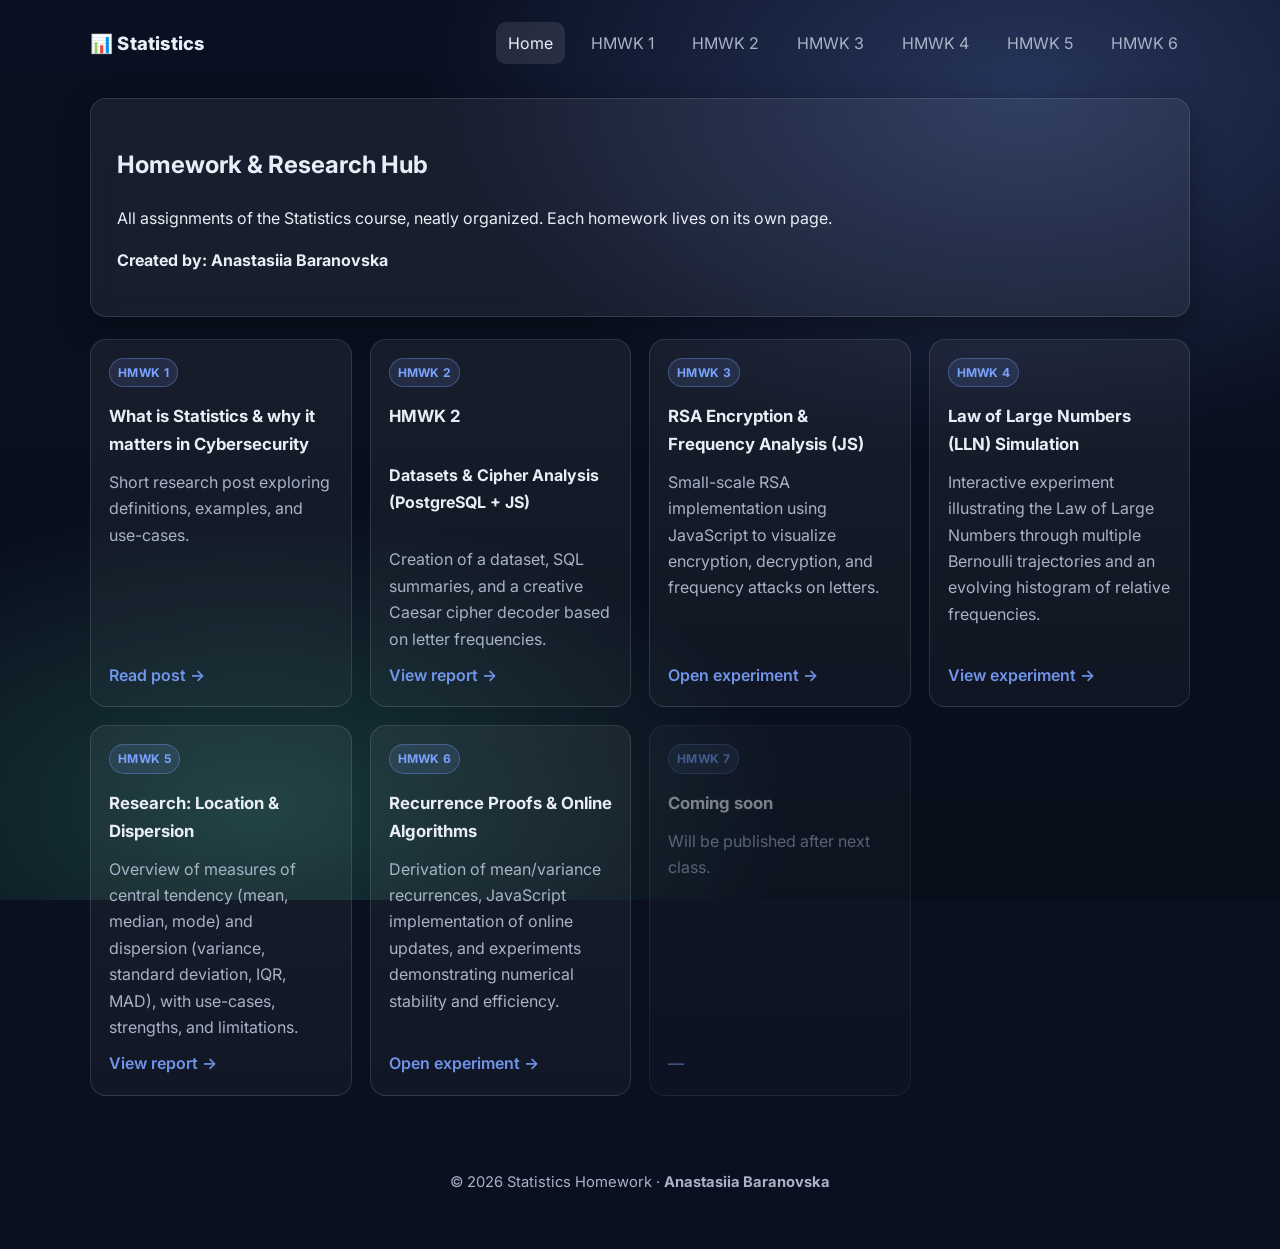
==== index.html @ a1708e29 "ho diviso il homework 5 in due pagine homework 5 e homework 6" ====
<!DOCTYPE html>
<html lang="en">
<head>
  <meta charset="UTF-8" />
  <meta name="viewport" content="width=device-width, initial-scale=1" />
  <title>Statistics – Homework Collection</title>
  <link rel="preconnect" href="https://fonts.googleapis.com">
  <link rel="preconnect" href="https://fonts.gstatic.com" crossorigin>
  <link href="https://fonts.googleapis.com/css2?family=Inter:wght@400;600;800&display=swap" rel="stylesheet">
  <link rel="stylesheet" href="style.css" />
</head>
<body>
  <div class="bg-gradient"></div>

  <header class="site-header container">
    <a class="brand" href="index.html">📊 Statistics</a>
    <nav class="nav">
        <a href="index.html" class="nav-link active">Home</a>
        <a href="hmwk1.html" class="nav-link">HMWK 1</a>
        <a href="hmwk2.html" class="nav-link">HMWK 2</a>
        <a href="hmwk3.html" class="nav-link">HMWK 3</a>
        <a href="hmwk4.html" class="nav-link">HMWK 4</a>
        <a href="hmwk5.html" class="nav-link">HMWK 5</a>
        <a href="hmwk6.html" class="nav-link">HMWK 6</a>
      </nav>      
  </header>

  <main class="container">
    <section class="hero glass">
        <h1>Homework & Research Hub</h1>
        <p>All assignments of the Statistics course, neatly organized. Each homework lives on its own page.</p>
        <p><strong>Created by: Anastasiia Baranovska</strong></p>
    </section>      

    <section class="grid">
      <!-- Card HMWK 1 -->
      <a class="card" href="hmwk1.html">
        <div class="card-badge">HMWK 1</div>
        <h3>What is Statistics & why it matters in Cybersecurity</h3>
        <p>Short research post exploring definitions, examples, and use-cases.</p>
        <span class="card-cta">Read post →</span>
      </a>

      <a class="card" href="hmwk2.html">
        <div class="card-badge">HMWK 2</div>
        <h3>HMWK 2</h3>
        <h4>Datasets & Cipher Analysis (PostgreSQL + JS)</h4>
        <p>
        Creation of a dataset, SQL summaries, and a creative Caesar cipher decoder based on letter frequencies.
        </p>
        <span class="card-cta">View report →</span>
      </a> 
      
      <a class="card" href="hmwk3.html">
        <div class="card-badge">HMWK 3</div>
        <h3>RSA Encryption & Frequency Analysis (JS)</h3>
        <p>
          Small-scale RSA implementation using JavaScript to visualize encryption,
          decryption, and frequency attacks on letters.
        </p>
        <span class="card-cta">Open experiment →</span>
      </a>

      <a class="card" href="hmwk4.html">
        <div class="card-badge">HMWK 4</div>
        <h3>Law of Large Numbers (LLN) Simulation</h3>
        <p>
          Interactive experiment illustrating the Law of Large Numbers through multiple
          Bernoulli trajectories and an evolving histogram of relative frequencies.
        </p>
        <span class="card-cta">View experiment →</span>
      </a>      

      <a class="card" href="hmwk5.html">
        <div class="card-badge">HMWK 5</div>
        <h3>Research: Location & Dispersion</h3>
        <p>
          Overview of measures of central tendency (mean, median, mode) and dispersion
          (variance, standard deviation, IQR, MAD), with use-cases, strengths, and limitations.
        </p>
        <span class="card-cta">View report →</span>
      </a>
      
      <a class="card" href="hmwk6.html">
        <div class="card-badge">HMWK 6</div>
        <h3>Recurrence Proofs & Online Algorithms</h3>
        <p>
          Derivation of mean/variance recurrences, JavaScript implementation of online
          updates, and experiments demonstrating numerical stability and efficiency.
        </p>
        <span class="card-cta">Open experiment →</span>
      </a>      
      
      <div class="card card-disabled">
        <div class="card-badge">HMWK 7</div>
        <h3>Coming soon</h3>
        <p>Will be published after next class.</p>
        <span class="card-cta">—</span>
      </div>
    </section>
  </main>

  <footer class="site-footer container">
    <p>© <span id="y"></span> Statistics Homework · <strong>Anastasiia Baranovska</strong></p>
  </footer>

  <script>
    document.getElementById('y').textContent = new Date().getFullYear();
  </script>
</body>
</html>
---- style.css ----
:root{
    --bg:#0b1020;
    --fg:#e9eef6;
    --muted:#a8b3c7;
    --primary:#7aa2ff;
    --glass-bg: rgba(255,255,255,0.06);
    --glass-brd: rgba(255,255,255,0.12);
    --radius:16px;
    --shadow: 0 8px 30px rgba(0,0,0,0.35);
  }
  
  *{box-sizing:border-box}
  html,body{height:100%}
  body{
    margin:0;
    font-family:Inter,system-ui,-apple-system,Segoe UI,Roboto,Ubuntu,Cantarell,"Helvetica Neue",Arial;
    color:var(--fg);
    background: var(--bg);
    line-height:1.65;
  }
  
  .bg-gradient{
    position:fixed; inset:0; z-index:-1;
    background:
      radial-gradient(1000px 600px at 80% 10%, rgba(122,162,255,0.25), transparent 60%),
      radial-gradient(900px 500px at 20% 90%, rgba(98,246,191,0.18), transparent 60%),
      linear-gradient(180deg, #0b1020 0%, #090e1a 100%);
    filter:saturate(110%);
  }
  
  .container{
    width:min(1100px, 92%);
    margin-inline:auto;
  }
  
  .site-header{
    display:flex; align-items:center; justify-content:space-between;
    padding:22px 0;
  }
  
  .brand{
    font-weight:800; font-size:1.15rem; letter-spacing:.2px;
    color:var(--fg); text-decoration:none;
  }
  
  .nav{display:flex; gap:14px; align-items:center}
  .nav-link{
    color:var(--muted); text-decoration:none; padding:8px 12px; border-radius:10px;
    transition:.2s;
  }
  .nav-link:hover{ color:var(--fg); background:rgba(255,255,255,0.06)}
  .nav-link.active{ color:var(--fg); background:rgba(255,255,255,0.10)}
  
  .hero{
    padding:26px 26px;
    margin:12px 0 22px;
  }
  .glass{
    background:var(--glass-bg);
    border:1px solid var(--glass-brd);
    border-radius:var(--radius);
    box-shadow:var(--shadow);
    backdrop-filter: blur(10px);
  }
  
  .grid{
    display:grid;
    grid-template-columns: repeat(auto-fill, minmax(260px, 1fr));
    gap:18px;
    margin: 18px 0 42px;
  }
  
  .card{
    display:flex; flex-direction:column; gap:10px;
    padding:18px;
    border-radius:var(--radius);
    background: linear-gradient(180deg, rgba(255,255,255,0.06), rgba(255,255,255,0.03));
    border:1px solid var(--glass-brd);
    text-decoration:none; color:var(--fg);
    transition: transform .15s ease, border-color .15s ease, background .15s ease;
  }
  .card:hover{
    transform: translateY(-3px);
    border-color: rgba(122,162,255,0.45);
    background: linear-gradient(180deg, rgba(255,255,255,0.08), rgba(255,255,255,0.04));
  }
  .card h3{margin:6px 0 0; font-size:1.05rem}
  .card p{margin:0; color:var(--muted)}
  .card-cta{margin-top:auto; opacity:.9; font-weight:600; color:var(--primary)}
  .card-badge{
    align-self:flex-start; font-size:.75rem; font-weight:700; letter-spacing:.3px;
    padding:4px 8px; border-radius:999px; background:rgba(122,162,255,.12);
    border:1px solid rgba(122,162,255,.35); color:var(--primary);
  }
  
  .card-disabled{ opacity:.5; cursor:not-allowed }
  
  .post{
    padding:28px 26px; margin:10px 0 40px;
  }
  .post h1{margin-top:10px; font-size:1.7rem}
  .post h2{margin-top:22px; font-size:1.2rem}
  .post p, .post li{color:#d7deea}
  .post code{
    background:rgba(255,255,255,0.08); padding:2px 6px; border-radius:8px;
  }
  .post .badge{
    display:inline-block; font-size:.72rem; padding:3px 8px; border-radius:999px;
    background:rgba(98,246,191,.12); border:1px solid rgba(98,246,191,.35); color:#a6ffdf;
  }
  .post .back a{color:var(--primary); text-decoration:none}
  .post .back a:hover{text-decoration:underline}
  
  .site-footer{
    padding:18px 0 40px; color:var(--muted); font-size:.92rem; text-align:center;
  }
  
  /* Small tweaks */
  img{max-width:100%; border-radius:12px}
  ul{padding-left:1.1rem}
  hr{border:0; height:1px; background:var(--glass-brd); margin:24px 0}
 

  .post a {
    color: #7aa2ff;
    text-decoration: none;
    border-bottom: 1px solid rgba(122,162,255,0.3);
    transition: 0.2s;
  }
  
  .post a:hover {
    color: #a4c1ff;
    border-color: rgba(122,162,255,0.6);
  }
  
  pre { background: rgba(255,255,255,0.06); border:1px solid var(--glass-brd); border-radius:12px; padding:12px; overflow:auto; }
pre code { font-family: ui-monospace, SFMono-Regular, Menlo, Consolas, "Liberation Mono", monospace; font-size:.95rem; color:#e9eef6; }
.screenshot{ display:block; max-width:100%; margin:10px auto 6px; border-radius:14px; border:1px solid var(--glass-brd); box-shadow: var(--shadow); }
figure{ margin: 14px 0; }
figcaption{ text-align:center; margin-top:6px; }

pre {
    background: rgba(255,255,255,0.06);
    border: 1px solid var(--glass-brd);
    border-radius: 12px;
    padding: 12px;
    overflow: auto;            /* abilita scroll orizzontale */
  }
  pre code {
    font-family: ui-monospace, SFMono-Regular, Menlo, Consolas, "Liberation Mono", monospace;
    font-size: .95rem;
    white-space: pre;          /* preserva allineamento senza spezzare */
  }
  
  /* Box dei blocchi pre/code: coerente con il tuo "glass" */
pre[class*="language-"], code[class*="language-"] {
  background: rgba(255,255,255,0.06) !important;
  border: 1px solid var(--glass-brd);
  border-radius: 12px;
  box-shadow: var(--shadow);
  color: #e9eef6;
}

pre[class*="language-"] {
  padding: 14px 16px;
  overflow: auto;
}

/* Colori token (più eleganti, in linea col tuo tema) */
.token.comment,
.token.prolog,
.token.doctype,
.token.cdata { color: #a8b3c7cc; }

.token.punctuation { color: #cdd8f3; }

.token.property,
.token.tag,
.token.constant,
.token.symbol,
.token.deleted { color: #ffa7a7; }

.token.boolean,
.token.number { color: #ffd28a; }

.token.selector,
.token.attr-name,
.token.string,
.token.char,
.token.builtin,
.token.inserted { color: #a6ffdf; }

.token.operator,
.token.entity,
.token.url { color: #c6d4ff; }

.token.atrule,
.token.attr-value,
.token.keyword { color: #7aa2ff; }

.token.function,
.token.class-name { color: #b7c8ff; }

.token.regex,
.token.important,
.token.variable { color: #ffcfdf; }

/* Pulsante Copy (se l’hai aggiunto) */
.copy-btn{
  position:absolute; top:8px; right:8px; font-size:.8rem;
  padding:6px 10px; border-radius:8px; border:1px solid var(--glass-brd);
  background:rgba(255,255,255,0.08); color:var(--fg); cursor:pointer;
}
.code-wrap{ position:relative; }

.btn{
    padding:8px 12px;
    border:1px solid var(--glass-brd);
    border-radius:10px;
    background:rgba(255,255,255,.08);
    cursor:pointer;
  }
  .table{ width:100%; border-collapse:collapse; }
  .table th,.table td{
    border:1px solid var(--glass-brd);
    padding:6px 8px;
    text-align:center;
  }
  .mutedbox{
    padding:10px 12px;
    border-radius:12px;
    border:1px solid var(--glass-brd);
    background:rgba(255,255,255,0.06);
    margin:10px 0;
  }

  
/* FIX: nessun overlay deve catturare i click */
.bg-gradient { pointer-events: none; z-index: -1; position: fixed; inset: 0; }
.glass::before, .post::before, .tool::before { pointer-events: none !important; }

/* (facoltativo) metti i contenuti sopra in z-index */
.post, .tool, .container, .site-header, .site-footer { position: relative; z-index: 1; }
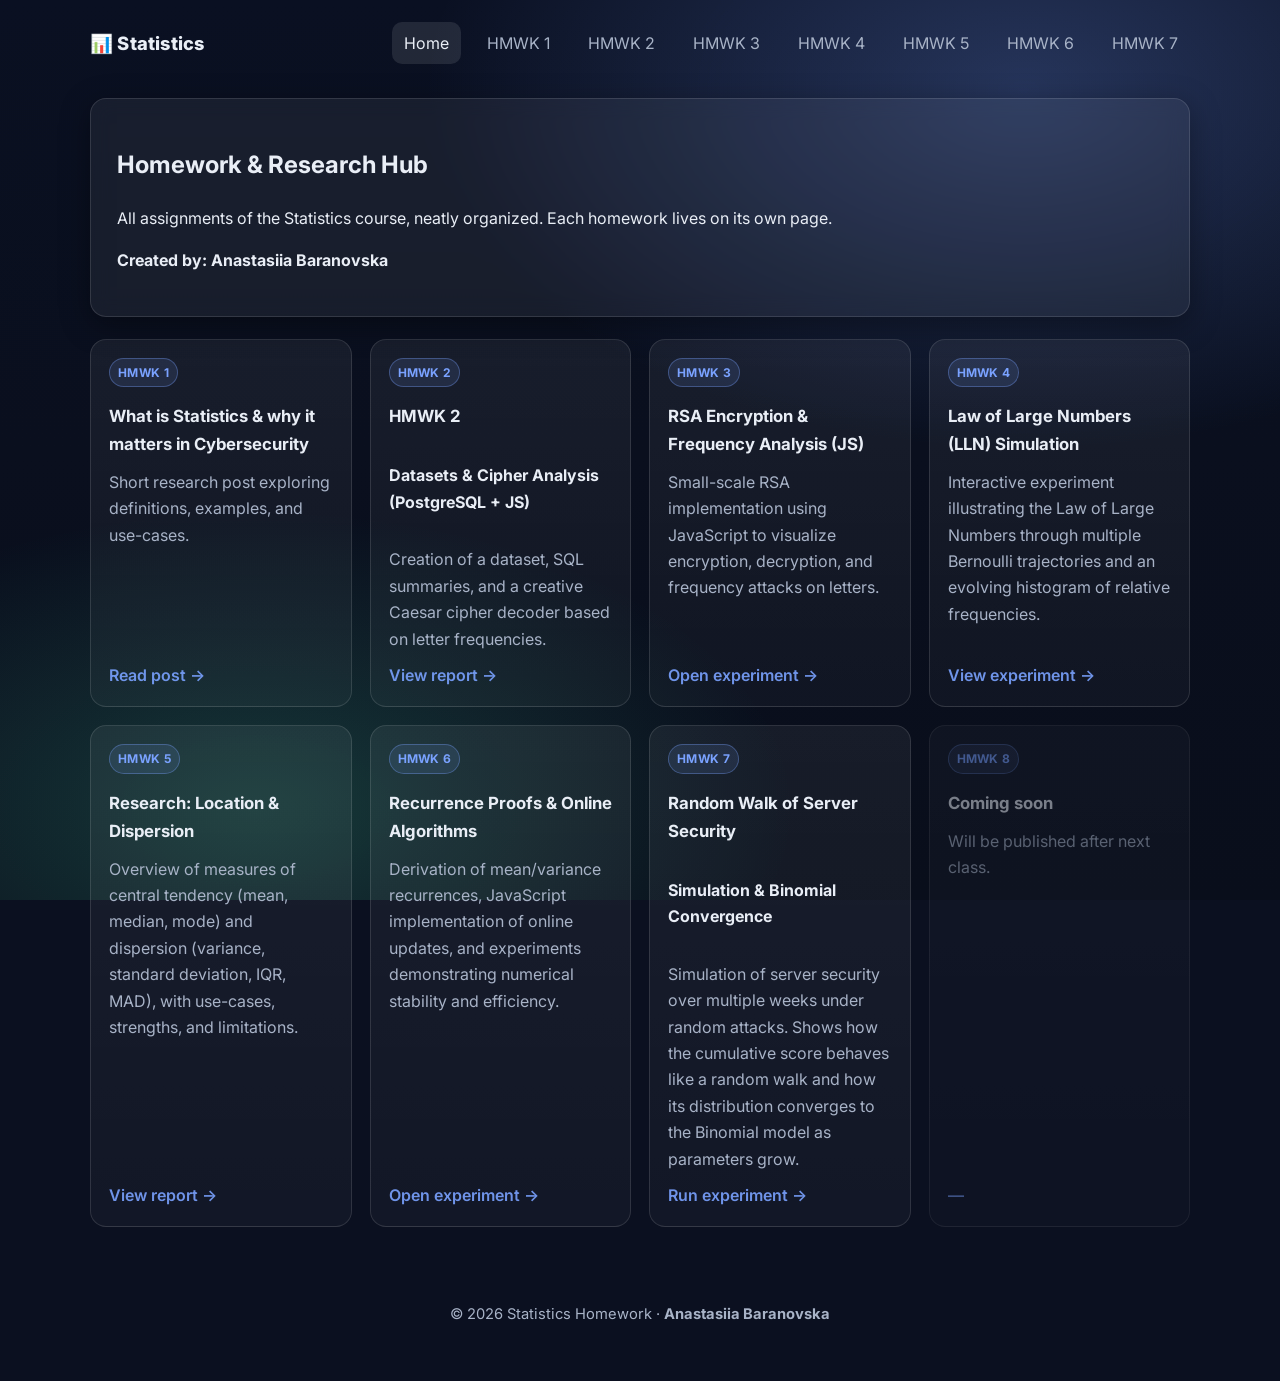
==== commit c3be4a05: "Carico il homework 7 completto. nei altri homework e pagina index aggiunto il link del homewrok 7" ====
--- a/index.html
+++ b/index.html
@@ -22,6 +22,7 @@
         <a href="hmwk4.html" class="nav-link">HMWK 4</a>
         <a href="hmwk5.html" class="nav-link">HMWK 5</a>
         <a href="hmwk6.html" class="nav-link">HMWK 6</a>
+        <a href="hmwk7.html" class="nav-link">HMWK 7</a>
       </nav>      
   </header>
 
@@ -90,9 +91,21 @@
         </p>
         <span class="card-cta">Open experiment →</span>
       </a>      
+
+      <a class="card" href="hmwk7.html">
+        <div class="card-badge">HMWK 7</div>
+        <h3>Random Walk of Server Security</h3>
+        <h4>Simulation & Binomial Convergence</h4>
+        <p>
+          Simulation of server security over multiple weeks under random attacks.
+          Shows how the cumulative score behaves like a random walk and how its distribution
+          converges to the Binomial model as parameters grow.
+        </p>
+        <span class="card-cta">Run experiment →</span>
+      </a>      
       
       <div class="card card-disabled">
-        <div class="card-badge">HMWK 7</div>
+        <div class="card-badge">HMWK 8</div>
         <h3>Coming soon</h3>
         <p>Will be published after next class.</p>
         <span class="card-cta">—</span>
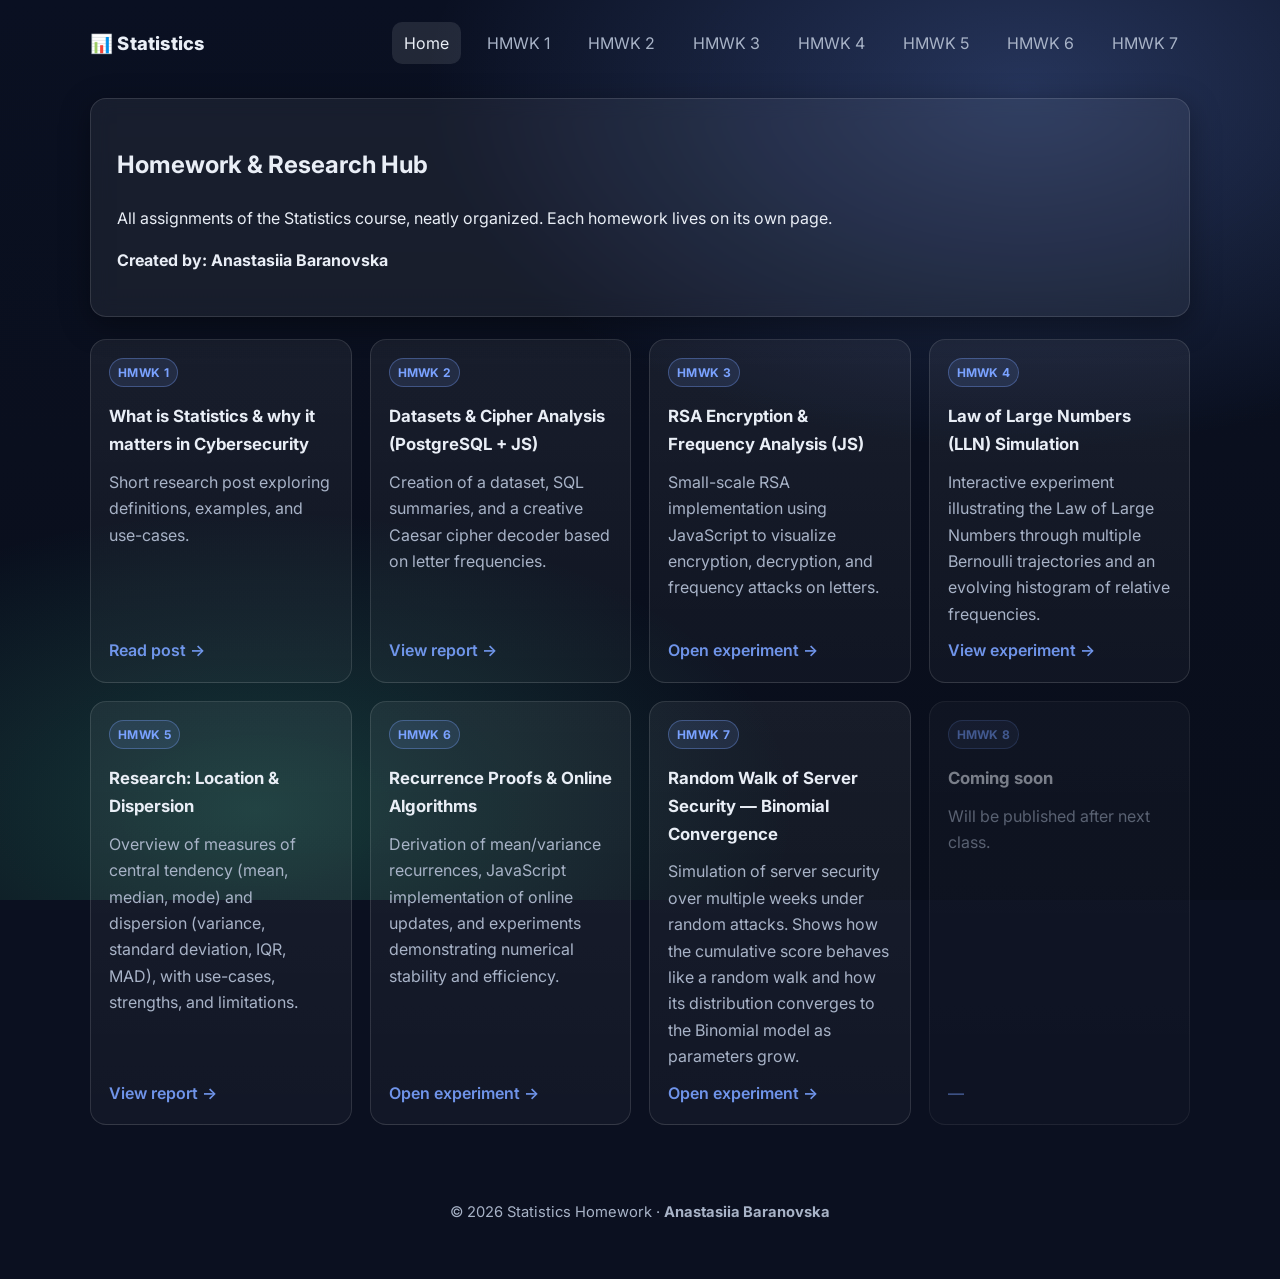
==== commit 1d568ea5: "piccole modifiche di grafica di homework 7" ====
--- a/index.html
+++ b/index.html
@@ -44,13 +44,13 @@
 
       <a class="card" href="hmwk2.html">
         <div class="card-badge">HMWK 2</div>
-        <h3>HMWK 2</h3>
-        <h4>Datasets & Cipher Analysis (PostgreSQL + JS)</h4>
+        <h3>Datasets & Cipher Analysis (PostgreSQL + JS)</h3>
         <p>
-        Creation of a dataset, SQL summaries, and a creative Caesar cipher decoder based on letter frequencies.
+          Creation of a dataset, SQL summaries, and a creative Caesar cipher decoder
+          based on letter frequencies.
         </p>
         <span class="card-cta">View report →</span>
-      </a> 
+      </a>      
       
       <a class="card" href="hmwk3.html">
         <div class="card-badge">HMWK 3</div>
@@ -94,15 +94,14 @@
 
       <a class="card" href="hmwk7.html">
         <div class="card-badge">HMWK 7</div>
-        <h3>Random Walk of Server Security</h3>
-        <h4>Simulation & Binomial Convergence</h4>
+        <h3>Random Walk of Server Security — Binomial Convergence</h3>
         <p>
           Simulation of server security over multiple weeks under random attacks.
-          Shows how the cumulative score behaves like a random walk and how its distribution
-          converges to the Binomial model as parameters grow.
+          Shows how the cumulative score behaves like a random walk and how its
+          distribution converges to the Binomial model as parameters grow.
         </p>
-        <span class="card-cta">Run experiment →</span>
-      </a>      
+        <span class="card-cta">Open experiment →</span>
+      </a>            
       
       <div class="card card-disabled">
         <div class="card-badge">HMWK 8</div>
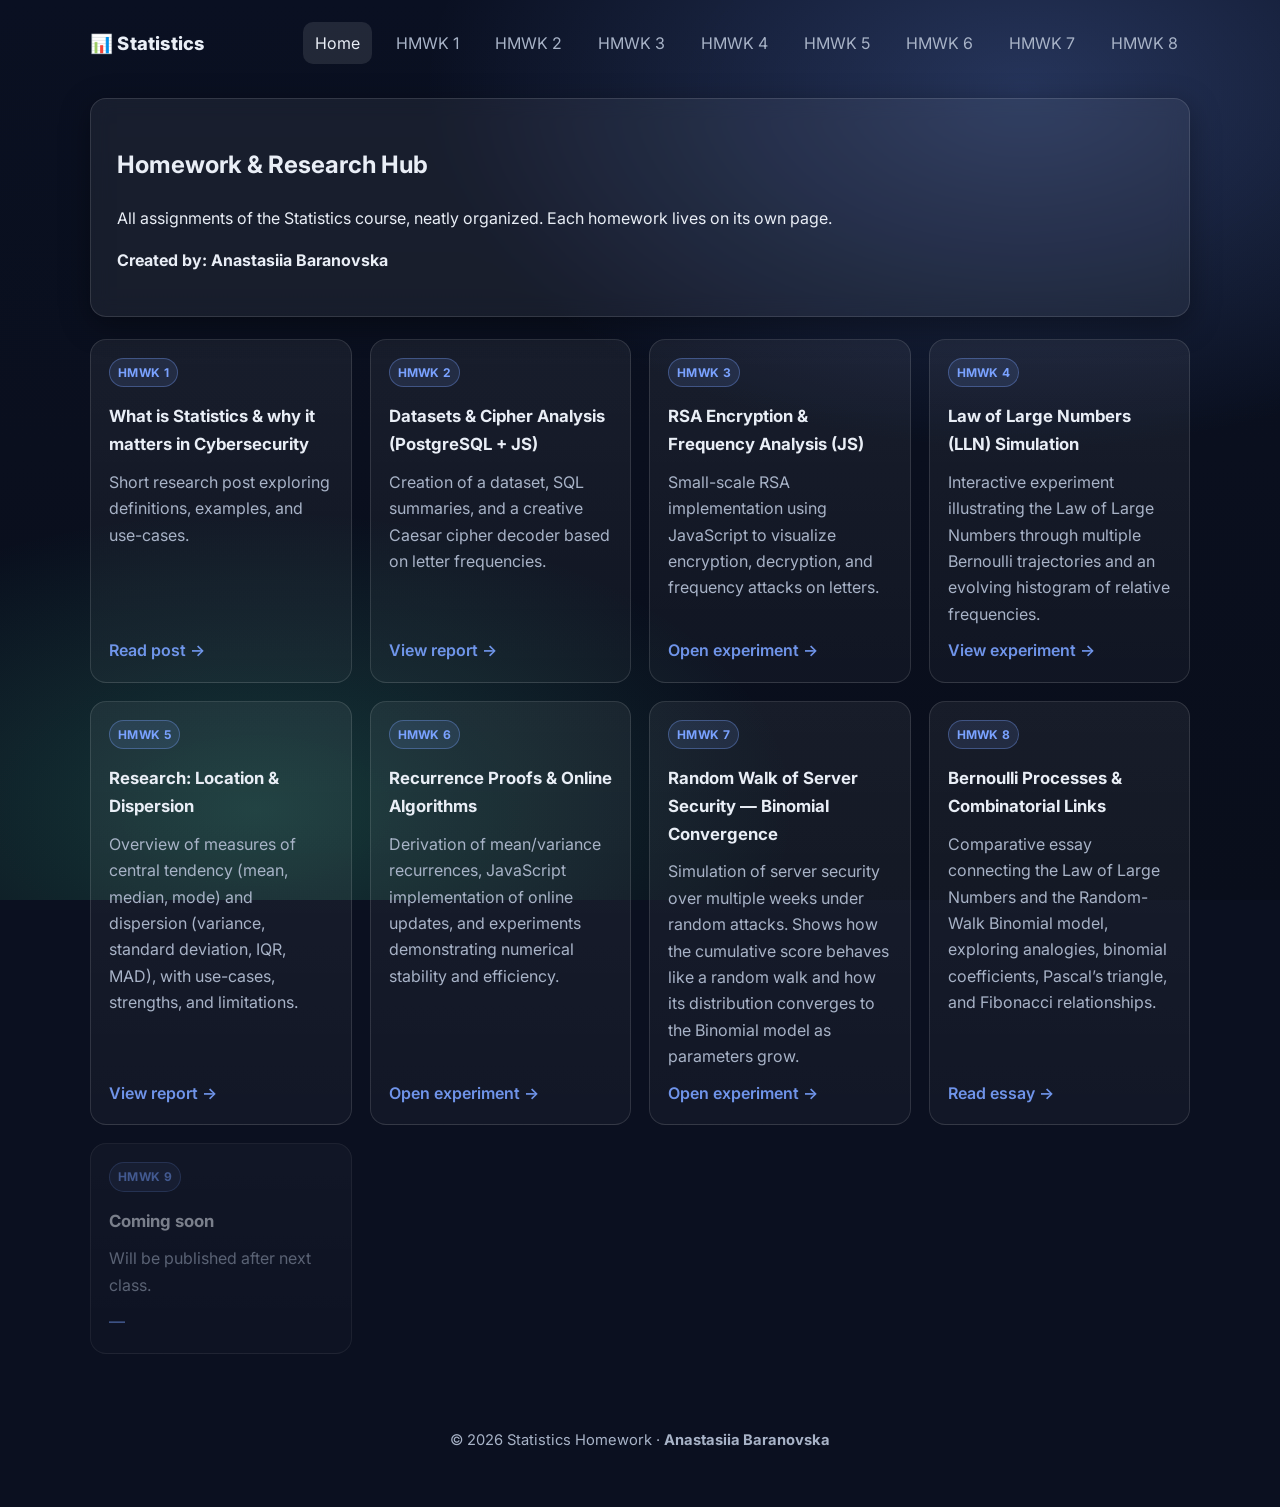
==== commit 02e1927b: "aggiunto homework 8 e nelle pagine dei homewrok precedenti aggiunto il link per homewrok 8. anche ho" ====
--- a/index.html
+++ b/index.html
@@ -23,6 +23,7 @@
         <a href="hmwk5.html" class="nav-link">HMWK 5</a>
         <a href="hmwk6.html" class="nav-link">HMWK 6</a>
         <a href="hmwk7.html" class="nav-link">HMWK 7</a>
+        <a href="hmwk8.html" class="nav-link">HMWK 8</a>
       </nav>      
   </header>
 
@@ -101,10 +102,20 @@
           distribution converges to the Binomial model as parameters grow.
         </p>
         <span class="card-cta">Open experiment →</span>
-      </a>            
+      </a>  
+      
+      <a class="card" href="hmwk8.html">
+        <div class="card-badge">HMWK 8</div>
+        <h3>Bernoulli Processes & Combinatorial Links</h3>
+        <p>
+          Comparative essay connecting the Law of Large Numbers and the Random-Walk Binomial model,
+          exploring analogies, binomial coefficients, Pascal’s triangle, and Fibonacci relationships.
+        </p>
+        <span class="card-cta">Read essay →</span>
+      </a>      
       
       <div class="card card-disabled">
-        <div class="card-badge">HMWK 8</div>
+        <div class="card-badge">HMWK 9</div>
         <h3>Coming soon</h3>
         <p>Will be published after next class.</p>
         <span class="card-cta">—</span>
--- a/style.css
+++ b/style.css
@@ -242,3 +242,29 @@
 /* (facoltativo) metti i contenuti sopra in z-index */
 .post, .tool, .container, .site-header, .site-footer { position: relative; z-index: 1; }
 
+.nav {
+  display: flex;
+  flex-wrap: wrap;       
+  gap: 12px;            
+  justify-content: center;
+  align-items: center;
+  text-align: center;
+}
+
+.site-header.container {
+  flex-wrap: wrap;
+  justify-content: space-between;
+}
+
+@media (max-width: 700px) {
+  .nav {
+    flex-direction: row;
+    flex-wrap: wrap;
+    gap: 10px;
+    justify-content: center;
+  }
+  .nav-link {
+    padding: 4px 8px;
+    font-size: 14px;
+  }
+}
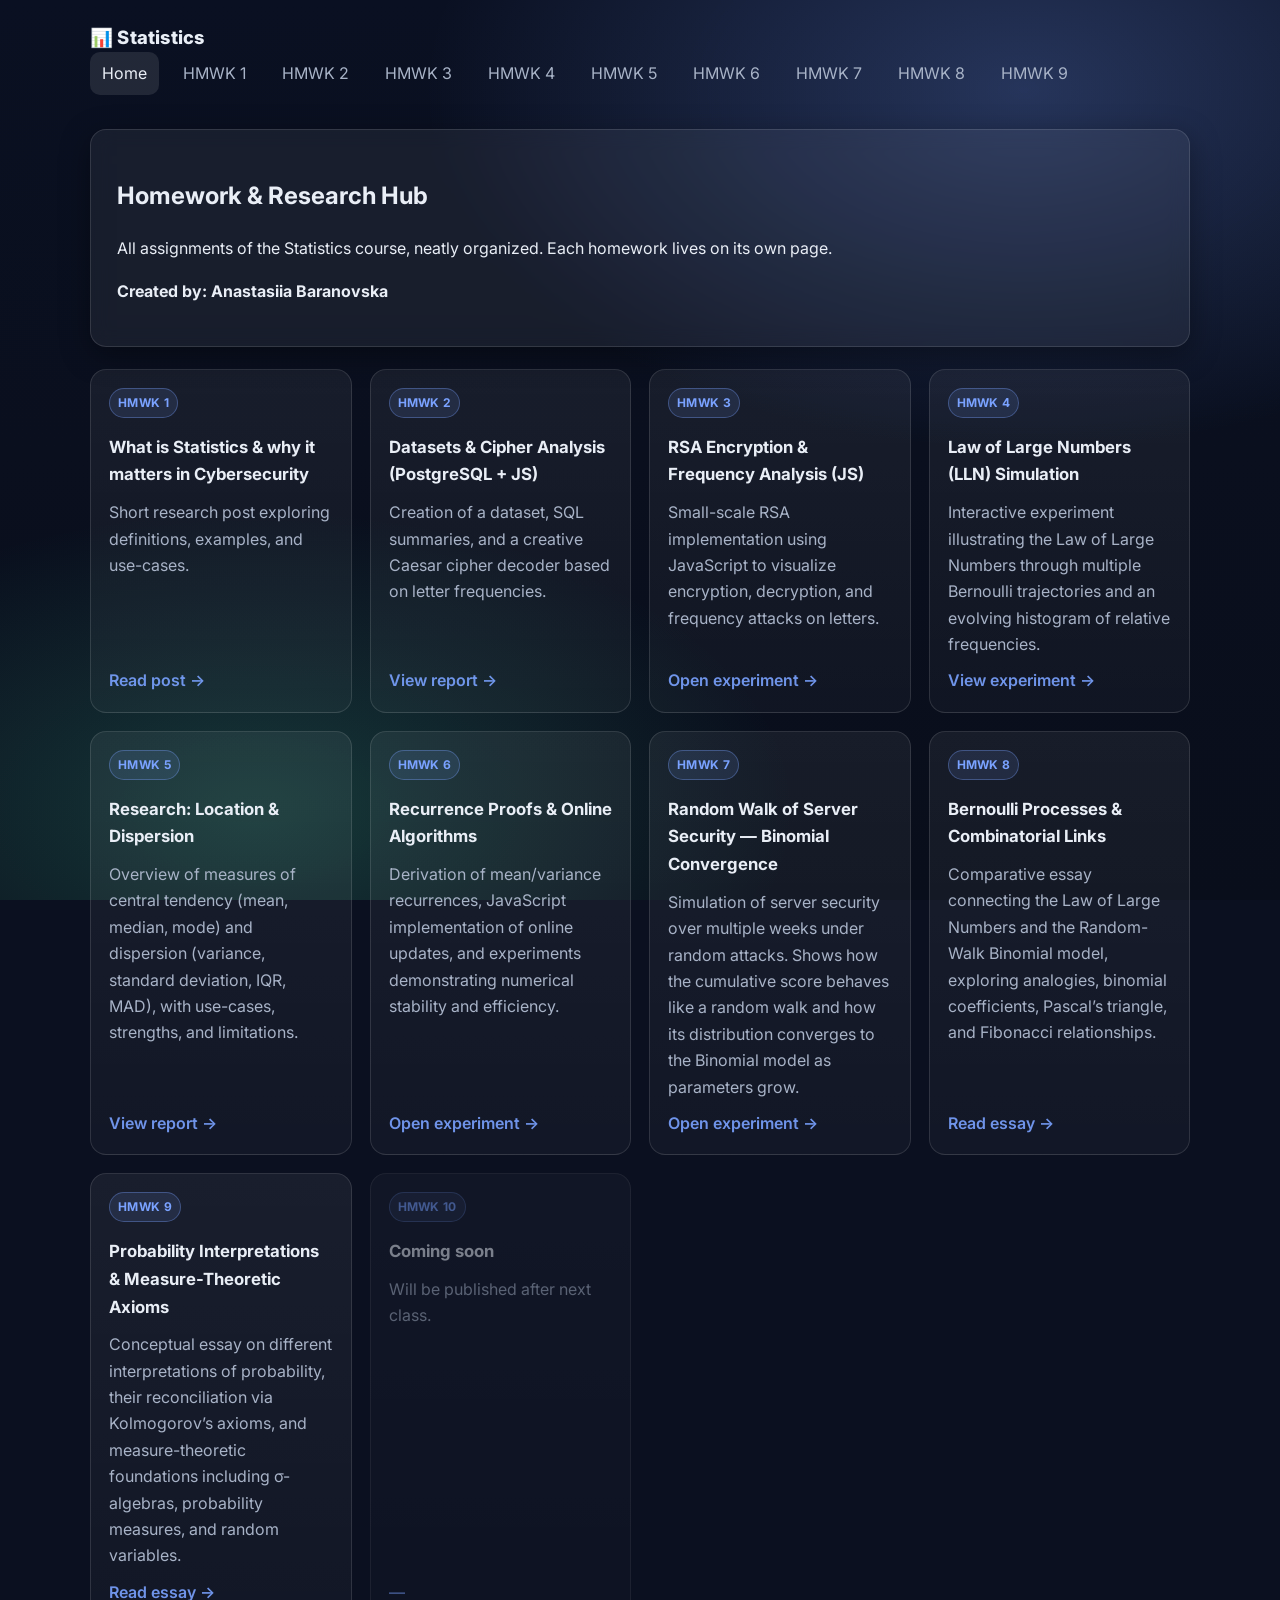
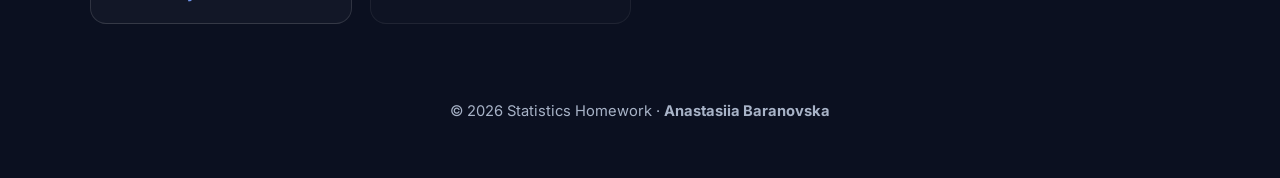
==== commit ef1b7daf: "aggiunta homework 9 e nei altri file aggiunti i link per homework 9" ====
--- a/index.html
+++ b/index.html
@@ -7,7 +7,7 @@
   <link rel="preconnect" href="https://fonts.googleapis.com">
   <link rel="preconnect" href="https://fonts.gstatic.com" crossorigin>
   <link href="https://fonts.googleapis.com/css2?family=Inter:wght@400;600;800&display=swap" rel="stylesheet">
-  <link rel="stylesheet" href="style.css" />
+  <link rel="stylesheet" href="style.css?v=8" />
 </head>
 <body>
   <div class="bg-gradient"></div>
@@ -24,6 +24,7 @@
         <a href="hmwk6.html" class="nav-link">HMWK 6</a>
         <a href="hmwk7.html" class="nav-link">HMWK 7</a>
         <a href="hmwk8.html" class="nav-link">HMWK 8</a>
+        <a href="hmwk9.html" class="nav-link">HMWK 9</a>
       </nav>      
   </header>
 
@@ -113,9 +114,20 @@
         </p>
         <span class="card-cta">Read essay →</span>
       </a>      
+
+      <a class="card" href="hmwk9.html">
+        <div class="card-badge">HMWK 9</div>
+        <h3>Probability Interpretations & Measure-Theoretic Axioms</h3>
+        <p>
+          Conceptual essay on different interpretations of probability, their reconciliation
+          via Kolmogorov’s axioms, and measure-theoretic foundations including σ-algebras,
+          probability measures, and random variables.
+        </p>
+        <span class="card-cta">Read essay →</span>
+      </a>      
       
       <div class="card card-disabled">
-        <div class="card-badge">HMWK 9</div>
+        <div class="card-badge">HMWK 10</div>
         <h3>Coming soon</h3>
         <p>Will be published after next class.</p>
         <span class="card-cta">—</span>
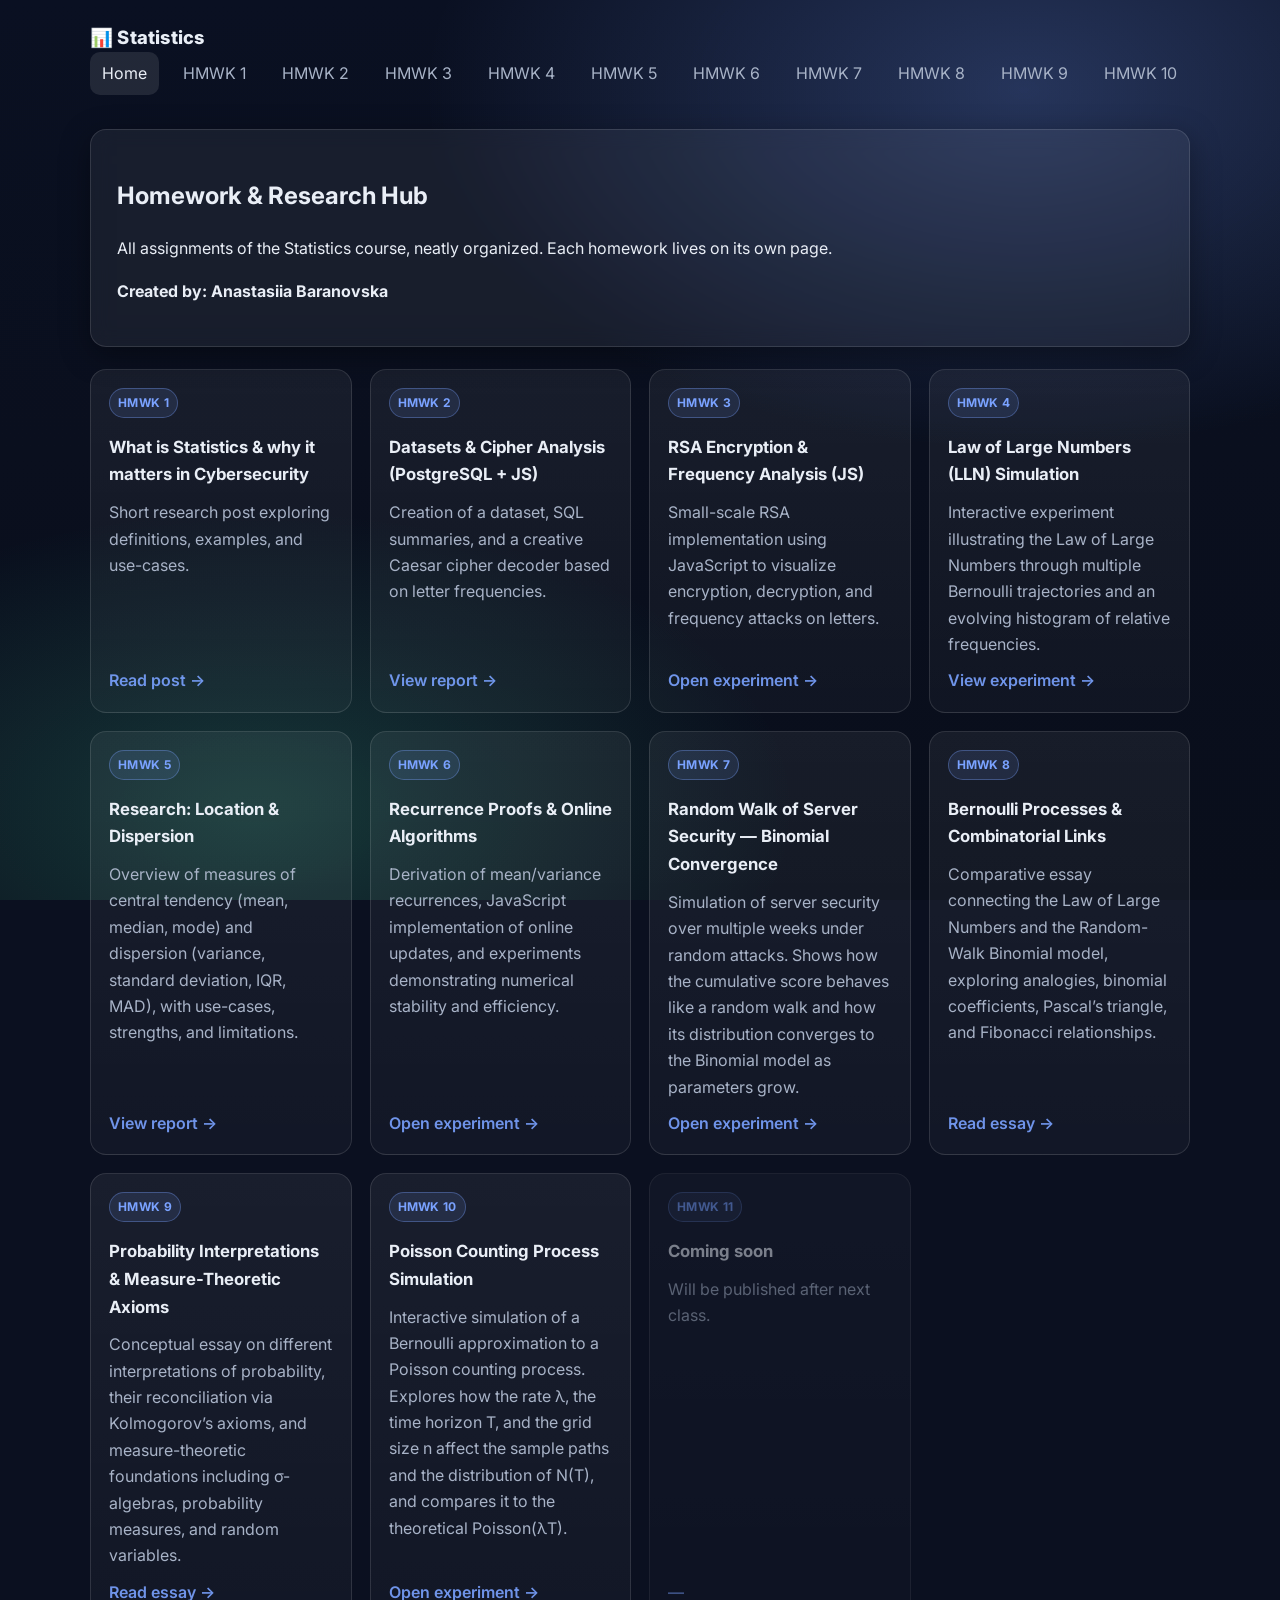
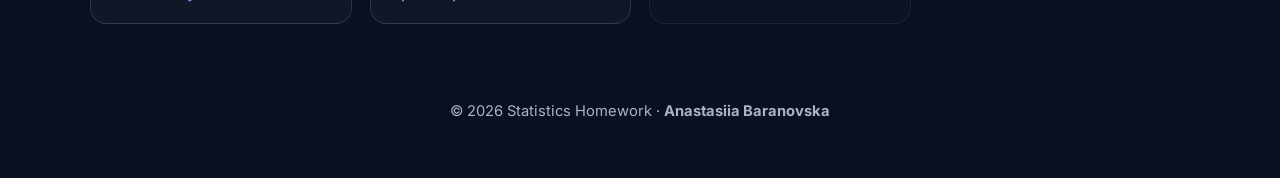
==== commit 1b0e9235: "aggiunginto homework 10 intero. aggiunta la card del hw10 sulla pagina indexc e anche i link del hw1" ====
--- a/index.html
+++ b/index.html
@@ -25,6 +25,7 @@
         <a href="hmwk7.html" class="nav-link">HMWK 7</a>
         <a href="hmwk8.html" class="nav-link">HMWK 8</a>
         <a href="hmwk9.html" class="nav-link">HMWK 9</a>
+        <a href="hmwk10.html" class="nav-link">HMWK 10</a>
       </nav>      
   </header>
 
@@ -124,10 +125,21 @@
           probability measures, and random variables.
         </p>
         <span class="card-cta">Read essay →</span>
-      </a>      
+      </a>  
+      
+      <a class="card" href="hmwk10.html">
+        <div class="card-badge">HMWK 10</div>
+        <h3>Poisson Counting Process Simulation</h3>
+        <p>
+          Interactive simulation of a Bernoulli approximation to a Poisson counting process.
+          Explores how the rate λ, the time horizon T, and the grid size n affect the sample
+          paths and the distribution of N(T), and compares it to the theoretical Poisson(λT).
+        </p>
+        <span class="card-cta">Open experiment →</span>
+      </a>
       
       <div class="card card-disabled">
-        <div class="card-badge">HMWK 10</div>
+        <div class="card-badge">HMWK 11</div>
         <h3>Coming soon</h3>
         <p>Will be published after next class.</p>
         <span class="card-cta">—</span>
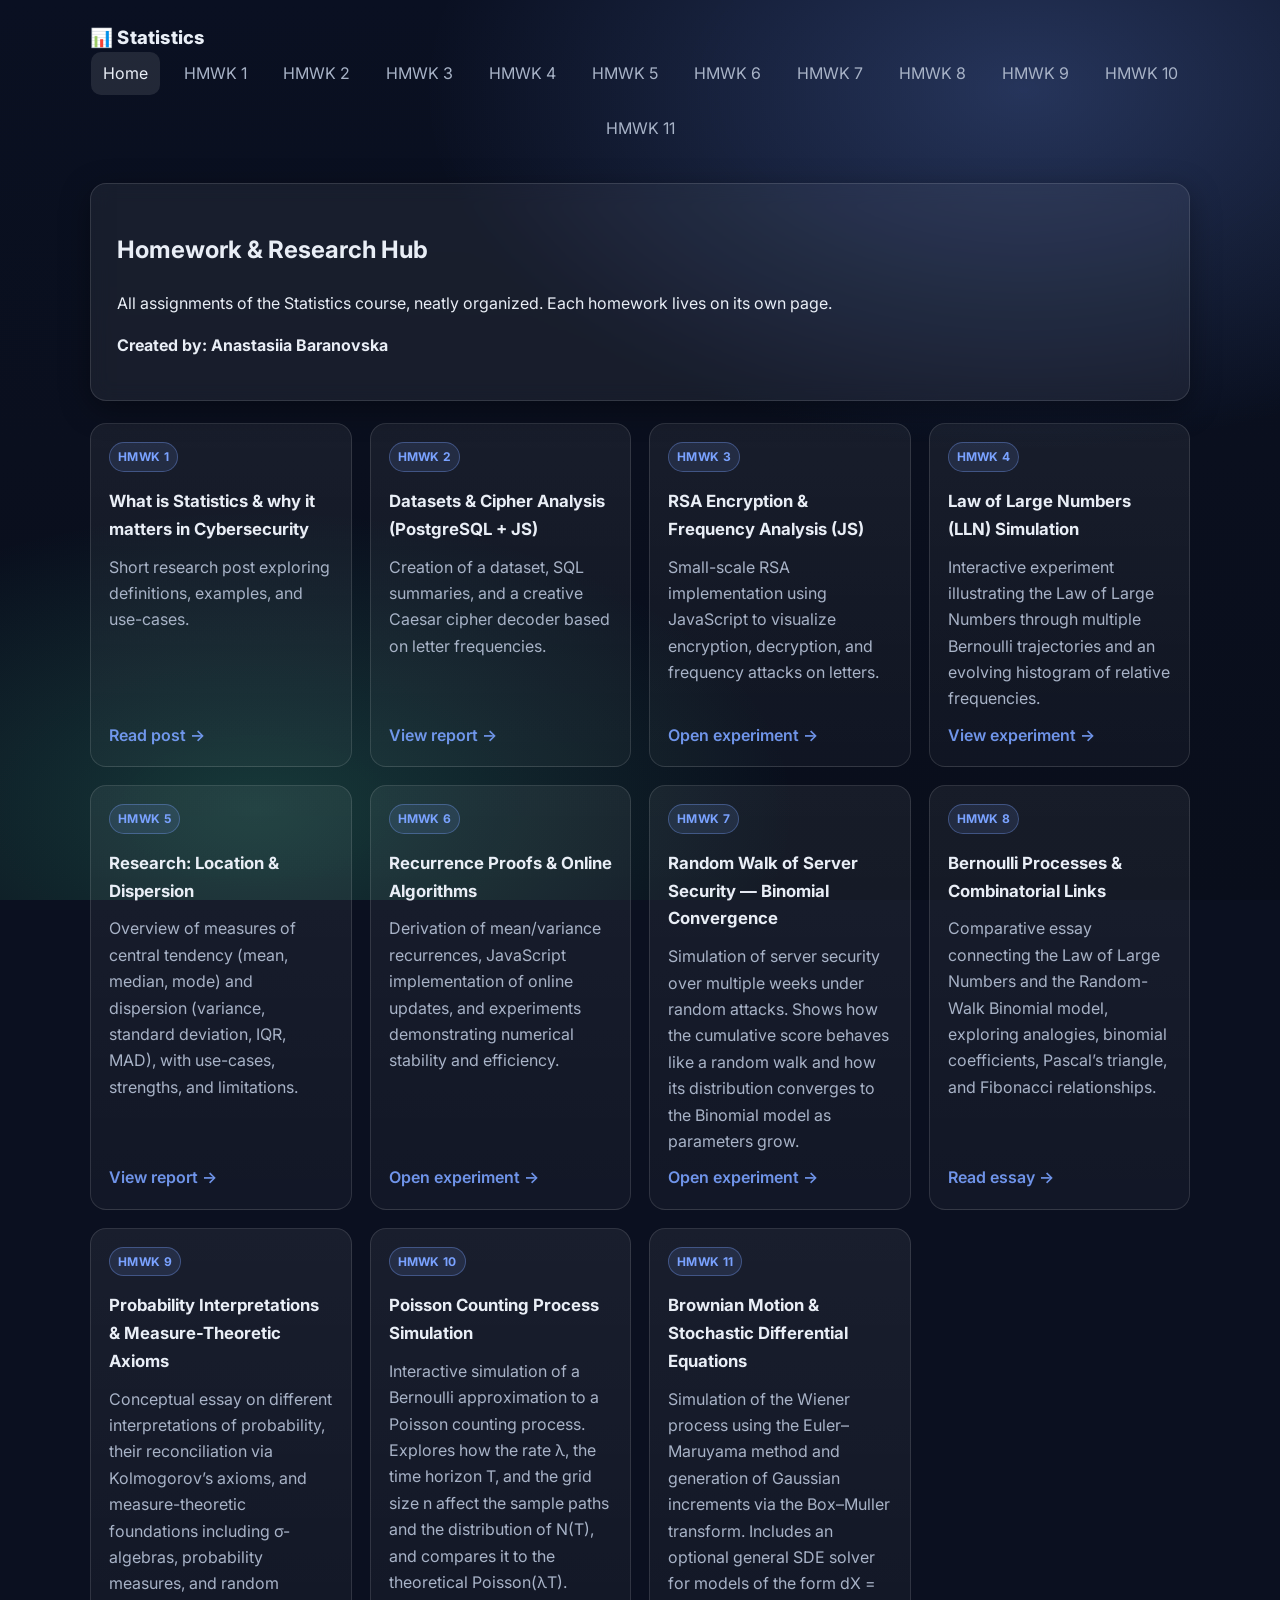
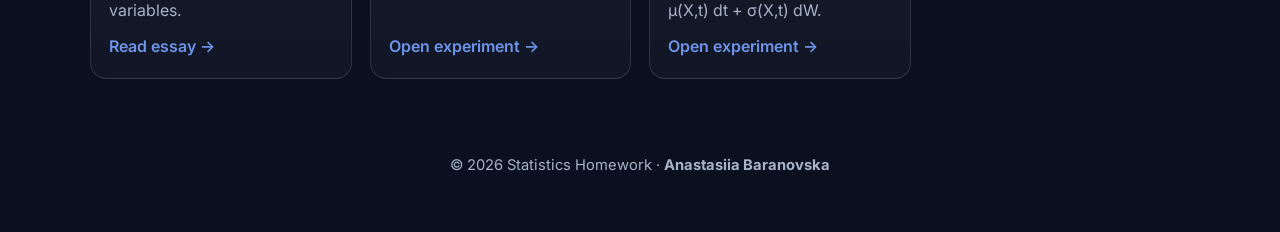
==== commit 942c52b9: "fatto homewrok 11 e aggiunti i link del homework 11 nei homewrok precedenti" ====
--- a/index.html
+++ b/index.html
@@ -26,6 +26,7 @@
         <a href="hmwk8.html" class="nav-link">HMWK 8</a>
         <a href="hmwk9.html" class="nav-link">HMWK 9</a>
         <a href="hmwk10.html" class="nav-link">HMWK 10</a>
+        <a href="hmwk11.html" class="nav-link">HMWK 11</a>
       </nav>      
   </header>
 
@@ -138,12 +139,18 @@
         <span class="card-cta">Open experiment →</span>
       </a>
       
-      <div class="card card-disabled">
+      <a class="card" href="hmwk11.html">
         <div class="card-badge">HMWK 11</div>
-        <h3>Coming soon</h3>
-        <p>Will be published after next class.</p>
-        <span class="card-cta">—</span>
-      </div>
+        <h3>Brownian Motion & Stochastic Differential Equations</h3>
+        <p>
+          Simulation of the Wiener process using the Euler–Maruyama method and
+          generation of Gaussian increments via the Box–Muller transform.
+          Includes an optional general SDE solver for models of the form
+          dX = μ(X,t) dt + σ(X,t) dW.
+        </p>
+        <span class="card-cta">Open experiment →</span>
+      </a>
+      
     </section>
   </main>
 
